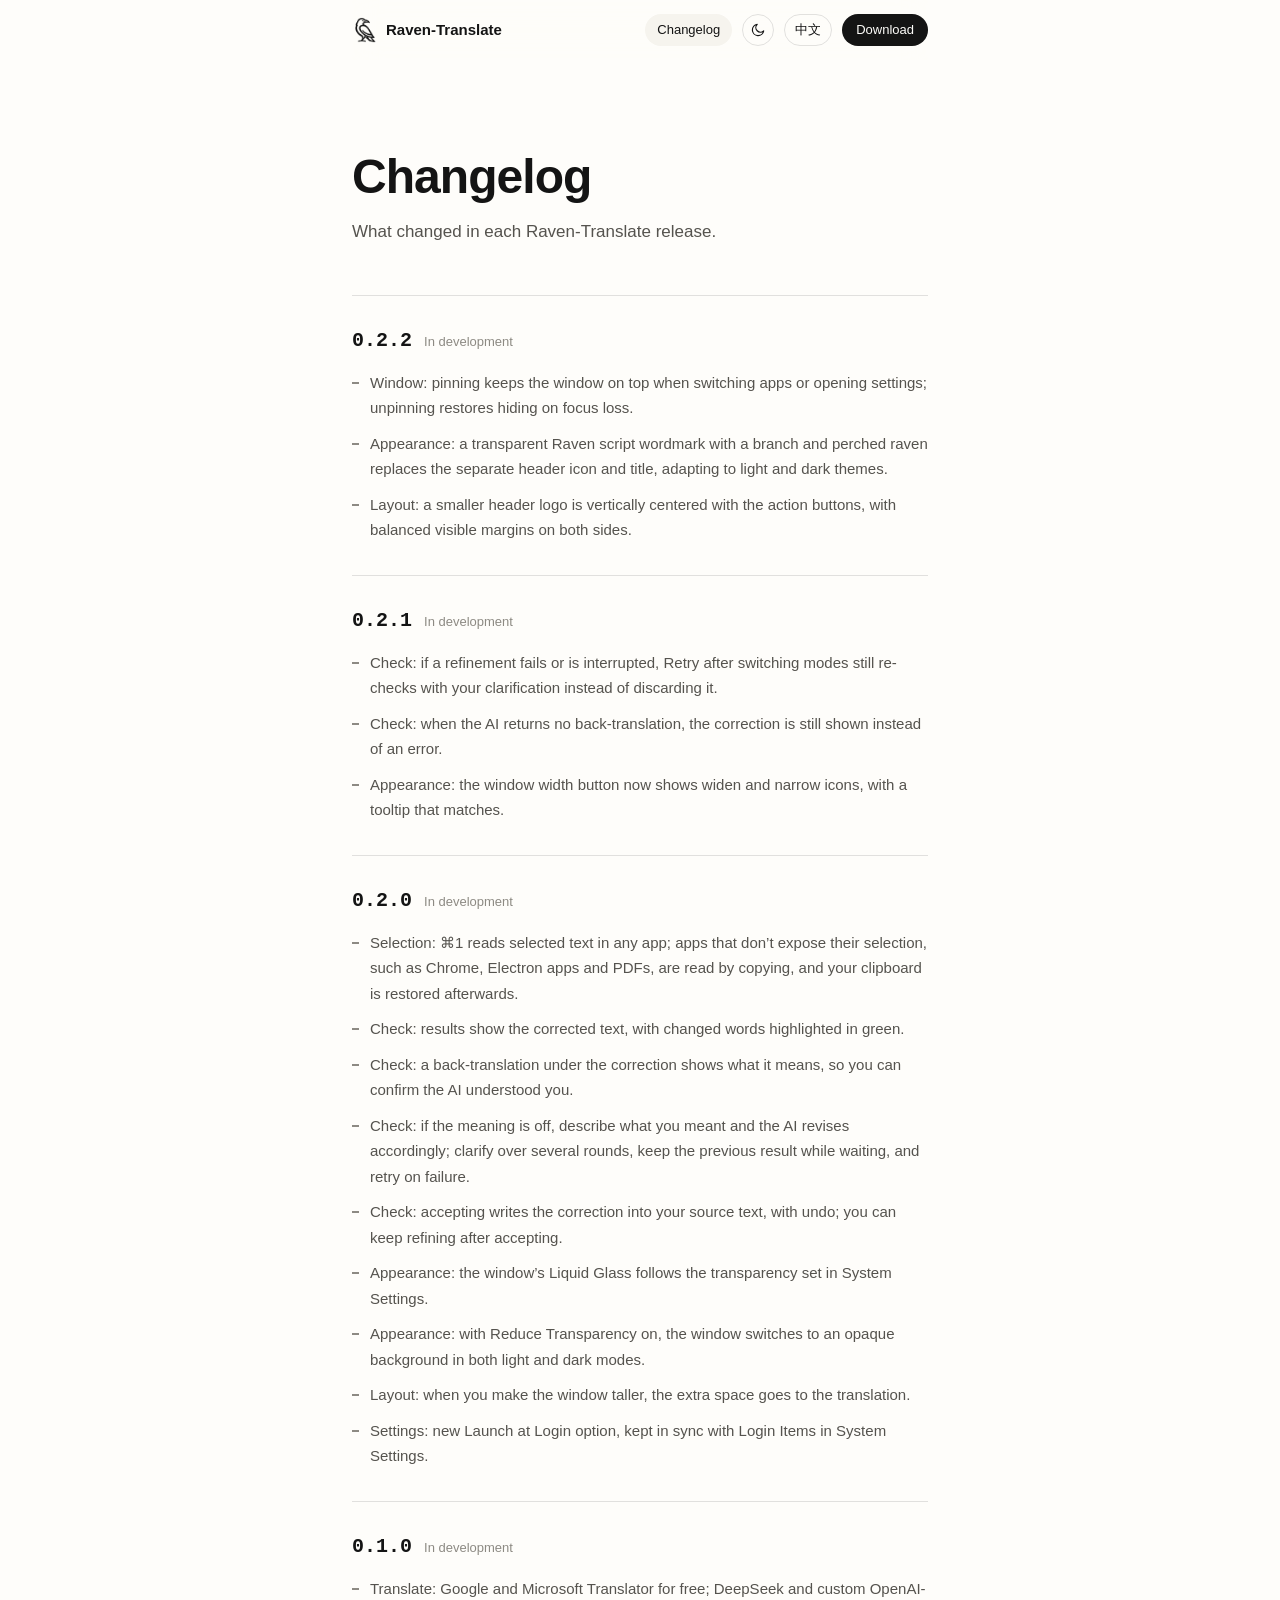
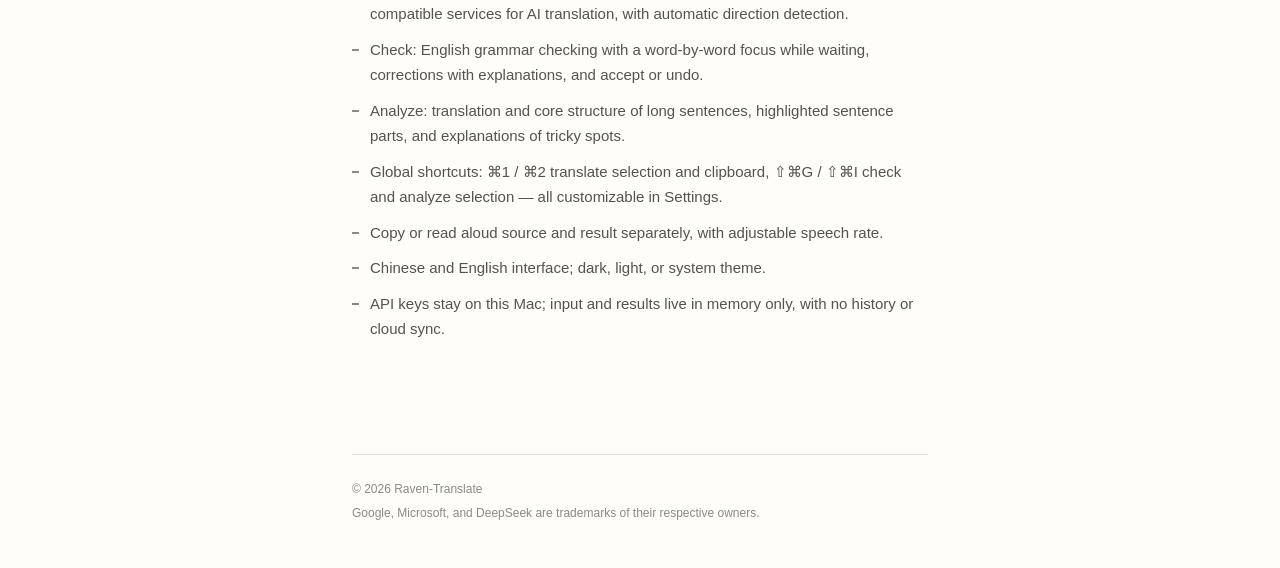
==== website/changelog.html @ 34cca44c "Extract Raven Translate Native website" ====
<!doctype html>
<html lang="zh-CN">
  <head>
    <meta charset="utf-8" />
    <meta name="viewport" content="width=device-width, initial-scale=1" />
    <title data-i18n="changelog.docTitle">更新日志 · Raven-Translate</title>
    <meta
      name="description"
      content="Raven-Translate 各版本的更新内容。"
      data-i18n-attr="content:changelog.description"
    />
    <meta name="color-scheme" content="light dark" />
    <!-- 首帧前应用已保存的主题，避免闪烁；逻辑与 main.js 的 THEME_KEY 保持一致。 -->
    <script>
      try {
        const t = localStorage.getItem("raven-site-theme");
        if (t === "light" || t === "dark") document.documentElement.dataset.theme = t;
      } catch {}
    </script>
    <link rel="icon" href="assets/icon.png" />
    <link rel="apple-touch-icon" href="assets/icon.png" />
    <link rel="stylesheet" href="base.css" />
    <link rel="stylesheet" href="sections.css" />
    <link rel="stylesheet" href="changelog.css" />
  </head>
  <body>
    <a class="skip" href="#main" data-i18n="nav.skip">跳到正文</a>

    <header class="nav">
      <a class="brand" href="./" aria-label="Raven-Translate">
        <span class="mark" aria-hidden="true"></span>
        <span class="brand-name">Raven-Translate</span>
      </a>
      <div class="nav-actions">
        <a class="nav-link" href="changelog.html" aria-current="page" data-i18n="nav.changelog"
          >更新日志</a
        >
        <button class="theme" type="button" id="theme-toggle" aria-label="切换到深色主题">
          <svg
            class="icon-moon"
            viewBox="0 0 24 24"
            fill="none"
            stroke="currentColor"
            stroke-width="1.8"
            stroke-linecap="round"
            stroke-linejoin="round"
            aria-hidden="true"
          >
            <path d="M20.5 13.2A8.5 8.5 0 1 1 10.8 3.5a6.6 6.6 0 0 0 9.7 9.7z" />
          </svg>
          <svg
            class="icon-sun"
            viewBox="0 0 24 24"
            fill="none"
            stroke="currentColor"
            stroke-width="1.8"
            stroke-linecap="round"
            aria-hidden="true"
          >
            <circle cx="12" cy="12" r="4" />
            <path
              d="M12 2.5v2M12 19.5v2M4.6 4.6l1.4 1.4M18 18l1.4 1.4M2.5 12h2M19.5 12h2M4.6 19.4 6 18M18 6l1.4-1.4"
            />
          </svg>
        </button>
        <button
          class="lang"
          type="button"
          id="lang-toggle"
          aria-label="Switch to English"
          data-i18n-attr="aria-label:lang.switchLabel"
        >
          <span data-i18n="lang.switch">EN</span>
        </button>
        <a class="btn btn-small" href="./#download" data-i18n="cta.download">下载</a>
      </div>
    </header>

    <main id="main">
      <section class="changelog">
        <h1 data-i18n="changelog.title">更新日志</h1>
        <p class="lede" data-i18n="changelog.lede">Raven-Translate 每个版本的变化。</p>
        <div id="changelog-list" class="releases">
          <noscript>
            <p class="meta">需要启用 JavaScript 才能查看更新日志。</p>
          </noscript>
        </div>
      </section>
    </main>

    <footer class="footer">
      <span>© 2026 Raven-Translate</span>
      <span data-i18n="footer.trademark">Google、Microsoft、DeepSeek 为其各自所有者的商标。</span>
    </footer>

    <script src="i18n.js"></script>
    <script src="changelog.js"></script>
    <script src="main.js"></script>
  </body>
</html>
---- website/base.css ----
/* 色彩取自 App 图标的象牙底（#FEFDFA）与黑色线稿；成分色对应 ResultView.roleColor。 */
:root {
  /* light-dark() 依 color-scheme 取值：默认跟随系统，data-theme 由主题按钮写入并覆盖。 */
  color-scheme: light dark;
  --bg: light-dark(#fefdfa, #111110);
  --bg-soft: light-dark(#f6f4ee, #1a1a18);
  --ink: light-dark(#141414, #f2f0ea);
  --ink-soft: light-dark(#55534e, #b3b0a8);
  --ink-faint: light-dark(#8d8a83, #7d7a73);
  --line: light-dark(rgba(20, 20, 20, 0.12), rgba(242, 240, 234, 0.12));
  --key-bg: light-dark(#ffffff, #1f1f1d);
  --btn-bg: light-dark(#141414, #f2f0ea);
  --btn-ink: light-dark(#fefdfa, #111110);
  --ins: light-dark(#1f7a4d, #5cc98f);
  --del: light-dark(#b4412c, #f0866f);
  --role-sub: light-dark(#1f6fd1, #6aa8ff);
  --role-pred: light-dark(#d9730d, #ffa14a);
  --role-obj: light-dark(#8a4fd6, #b78cff);
  --role-attr: light-dark(#138a86, #4fcfc9);
  --font:
    -apple-system, BlinkMacSystemFont, "SF Pro Text", "PingFang SC", "Hiragino Sans GB",
    "Helvetica Neue", sans-serif;
  --font-display:
    -apple-system, BlinkMacSystemFont, "SF Pro Display", "PingFang SC", "Helvetica Neue", sans-serif;
  --font-mono: ui-monospace, "SF Mono", Menlo, monospace;
  --ease: cubic-bezier(0.22, 1, 0.36, 1);
  --move: 350ms;
  /* 单栏阅读宽度（含导航），窄屏两侧各留 24px。 */
  --page: min(576px, 100% - 48px);
}

:root[data-theme="light"] {
  color-scheme: light;
}

:root[data-theme="dark"] {
  color-scheme: dark;
}

*,
*::before,
*::after {
  box-sizing: border-box;
}

html {
  scroll-behavior: smooth;
  -webkit-text-size-adjust: 100%;
}

body {
  margin: 0;
  background: var(--bg);
  color: var(--ink);
  font: 400 16px/1.7 var(--font);
  -webkit-font-smoothing: antialiased;
}

a {
  color: inherit;
}

h1,
h2,
h3,
p {
  margin: 0;
}

:focus-visible {
  outline: 2px solid var(--ink);
  outline-offset: 3px;
  border-radius: 4px;
}

.skip {
  position: absolute;
  left: 16px;
  top: -48px;
  padding: 8px 12px;
  background: var(--btn-bg);
  color: var(--btn-ink);
  border-radius: 8px;
  z-index: 10;
}

.skip:focus {
  top: 12px;
}

/* ---- 品牌标记：透明线稿作遮罩，随主题取文字色 ---- */
.mark {
  display: inline-block;
  width: 26px;
  height: 26px;
  background: currentColor;
  mask: url("assets/raven-mark.png") center / contain no-repeat;
  -webkit-mask: url("assets/raven-mark.png") center / contain no-repeat;
}

.mark-large {
  width: 64px;
  height: 64px;
}

/* ---- 导航 ---- */
.nav {
  position: sticky;
  top: 0;
  z-index: 5;
  display: flex;
  align-items: center;
  gap: 16px;
  width: var(--page);
  margin: 0 auto;
  padding: 14px 0;
  background: color-mix(in srgb, var(--bg) 86%, transparent);
  backdrop-filter: saturate(1.4) blur(14px);
  -webkit-backdrop-filter: saturate(1.4) blur(14px);
}

.brand {
  display: flex;
  align-items: center;
  gap: 8px;
  font-weight: 600;
  font-size: 15px;
  text-decoration: none;
}

.nav-actions {
  display: flex;
  align-items: center;
  gap: 10px;
  margin-left: auto;
}

.nav-link {
  display: inline-flex;
  align-items: center;
  height: 32px;
  padding: 0 12px;
  border-radius: 999px;
  color: var(--ink-soft);
  font-size: 13px;
  font-weight: 500;
  text-decoration: none;
  transition:
    color 150ms,
    background-color 150ms;
}

.nav-link:hover,
.nav-link[aria-current="page"] {
  color: var(--ink);
  background: var(--bg-soft);
}

.lang,
.theme {
  min-width: 44px;
  height: 32px;
  padding: 0 10px;
  border: 1px solid var(--line);
  border-radius: 999px;
  background: transparent;
  color: var(--ink);
  font: 500 13px var(--font);
  cursor: pointer;
  transition: border-color 150ms;
}

.theme {
  display: inline-grid;
  place-items: center;
  min-width: 32px;
  padding: 0;
}

.theme svg {
  width: 16px;
  height: 16px;
}

/* 显示的是点击后将切换到的主题。 */
:root[data-theme="dark"] .icon-moon,
:root:not([data-theme="dark"]) .icon-sun {
  display: none;
}

.lang:hover,
.theme:hover {
  border-color: var(--ink-faint);
}

.btn {
  display: inline-flex;
  align-items: center;
  justify-content: center;
  height: 42px;
  padding: 0 20px;
  border-radius: 999px;
  background: var(--btn-bg);
  color: var(--btn-ink);
  font-weight: 500;
  font-size: 15px;
  text-decoration: none;
  transition:
    transform 160ms var(--ease),
    opacity 160ms;
}

.btn:hover {
  opacity: 0.88;
}

.btn:active {
  transform: scale(0.97);
}

.btn-small {
  height: 32px;
  padding: 0 14px;
  font-size: 13px;
}
---- website/sections.css ----
/* 页面各区块与响应式布局；令牌与通用控件见 base.css。 */
/* 全站单栏：宽度收在内容盒内，分隔线与文字左右对齐。 */
main > section,
.footer {
  width: var(--page);
  margin-inline: auto;
}

/* ---- 首屏 ---- */
.hero {
  padding-top: clamp(64px, 12vh, 112px);
  padding-bottom: clamp(72px, 12vh, 112px);
}

.eyebrow {
  color: var(--ink-faint);
  font-size: 13px;
  letter-spacing: 0.02em;
  margin-bottom: 24px;
}

.focus {
  position: relative;
  font: 650 clamp(44px, 12vw, 68px) / 1.12 var(--font-display);
  letter-spacing: -0.03em;
}

.focus-word {
  display: inline-block;
  padding: 0.04em 0.08em;
  transition:
    filter var(--move) var(--ease),
    color var(--move) var(--ease);
}

.focus.is-ready .focus-word {
  filter: blur(4px);
  color: var(--ink-faint);
}

.focus.is-ready .focus-word.is-active {
  filter: none;
  color: var(--ink);
}

.focus-frame {
  position: absolute;
  left: 0;
  top: 0;
  pointer-events: none;
  transition:
    transform var(--move) var(--ease),
    width var(--move) var(--ease),
    height var(--move) var(--ease);
}

.corner {
  position: absolute;
  width: 12px;
  height: 12px;
  border: 0 solid var(--ink);
}

.corner-tl {
  left: -4px;
  top: -2px;
  border-width: 2.5px 0 0 2.5px;
}
.corner-tr {
  right: -4px;
  top: -2px;
  border-width: 2.5px 2.5px 0 0;
}
.corner-bl {
  left: -4px;
  bottom: -2px;
  border-width: 0 0 2.5px 2.5px;
}
.corner-br {
  right: -4px;
  bottom: -2px;
  border-width: 0 2.5px 2.5px 0;
}

.lede {
  margin-top: 28px;
  color: var(--ink-soft);
  font-size: 17px;
}

.hero-cta {
  display: flex;
  flex-wrap: wrap;
  align-items: center;
  gap: 12px 18px;
  margin-top: 32px;
}

.meta {
  color: var(--ink-faint);
  font-size: 13px;
}

/* ---- 通用区块 ---- */
.section-title {
  font: 650 26px / 1.25 var(--font-display);
  letter-spacing: -0.01em;
  margin-bottom: 32px;
}

.modes,
.engines,
.shortcuts,
.privacy {
  padding-block: 72px;
  border-top: 1px solid var(--line);
}

/* ---- 三种模式 ---- */
.mode {
  display: grid;
  gap: 10px;
  padding: 32px 0;
  border-top: 1px solid var(--line);
}

.mode:first-of-type {
  border-top: 0;
  padding-top: 0;
}

.mode-head {
  display: flex;
  align-items: baseline;
  gap: 12px;
}

.mode-head h3 {
  font: 600 20px/1.3 var(--font-display);
}

.mode-index {
  font: 500 12px var(--font-mono);
  color: var(--ink-faint);
}

.mode-desc {
  color: var(--ink-soft);
  font-size: 15px;
}

.demo {
  margin-top: 8px;
  padding: 20px 22px;
  border-radius: 14px;
  background: var(--bg-soft);
  font-size: 18px;
  line-height: 1.6;
}

.demo-src {
  color: var(--ink-faint);
}

.demo-out {
  margin-top: 8px;
  font-weight: 600;
}

.demo-check del {
  color: var(--del);
  text-decoration-thickness: 2px;
}

.demo-check ins {
  color: var(--ins);
  text-decoration: none;
  font-weight: 600;
}

.note,
.legend {
  margin-top: 12px;
  color: var(--ink-faint);
  font-size: 13px;
}

.legend {
  display: flex;
  flex-wrap: wrap;
  gap: 4px 14px;
}

.legend span::before {
  content: "";
  display: inline-block;
  width: 7px;
  height: 7px;
  margin-right: 6px;
  border-radius: 50%;
  background: currentColor;
}

.r {
  text-decoration: underline;
  text-decoration-thickness: 2.5px;
  text-underline-offset: 5px;
}

.r-sub {
  color: var(--role-sub);
}
.r-pred {
  color: var(--role-pred);
}
.r-obj {
  color: var(--role-obj);
}
.r-attr {
  color: var(--role-attr);
}

/* ---- 引擎 ---- */
.engine-list {
  display: grid;
  grid-template-columns: repeat(2, minmax(0, 1fr));
  margin: 0;
  padding: 0;
  list-style: none;
}

.engine-list li {
  display: flex;
  flex-direction: column;
  gap: 2px;
  padding: 16px 16px 16px 0;
  border-top: 1px solid var(--line);
}

.engine-list strong {
  font-size: 17px;
  font-weight: 600;
}

.engine-list span {
  color: var(--ink-faint);
  font-size: 13px;
}

/* ---- 快捷键 ---- */
.keys {
  margin: 0 0 20px;
}

.keys > div {
  display: flex;
  align-items: center;
  justify-content: space-between;
  gap: 16px;
  padding: 14px 0;
  border-bottom: 1px solid var(--line);
}

.keys dt {
  order: 2;
  white-space: nowrap;
}

.keys dd {
  margin: 0;
  font-size: 15px;
}

kbd {
  display: inline-block;
  min-width: 2.2em;
  padding: 2px 8px;
  border: 1px solid var(--line);
  border-bottom-width: 3px;
  border-radius: 7px;
  background: var(--key-bg);
  color: var(--ink);
  font: 500 13px/1.4 var(--font-mono);
  text-align: center;
}

.mode-head kbd {
  margin-left: auto;
  font-size: 12px;
}

/* ---- 隐私 ---- */
.facts {
  display: grid;
  gap: 20px;
  margin: 0;
  padding: 0;
  list-style: none;
}

.facts li {
  padding-top: 14px;
  border-top: 2px solid var(--ink);
  font-size: 16px;
}

/* ---- 下载 ---- */
.download {
  display: flex;
  flex-direction: column;
  align-items: center;
  gap: 14px;
  padding-block: 88px;
  text-align: center;
  border-top: 1px solid var(--line);
}

.download h2 {
  font: 650 clamp(26px, 6vw, 32px) / 1.25 var(--font-display);
  letter-spacing: -0.01em;
}

.download .btn {
  margin-top: 10px;
}

.footer {
  display: flex;
  flex-direction: column;
  gap: 4px;
  padding: 24px 0 40px;
  border-top: 1px solid var(--line);
  color: var(--ink-faint);
  font-size: 12px;
}

/* ---- 窄屏 ---- */
@media (max-width: 480px) {
  .nav-actions {
    gap: 6px;
  }
  /* 只保留乌鸦标记，给更新日志、主题、语言与下载按钮留位。 */
  .brand-name {
    display: none;
  }
  .engine-list {
    grid-template-columns: minmax(0, 1fr);
  }
}

@media (prefers-reduced-motion: reduce) {
  html {
    scroll-behavior: auto;
  }
  .focus.is-ready .focus-word {
    filter: none;
  }
  .focus-word,
  .focus-frame,
  .btn {
    transition: none;
  }
}
---- website/changelog.css ----
/* 更新日志页：与首页同一单栏，每个版本一段，版本号与状态在上、条目在下。 */
.changelog {
  padding-block: clamp(56px, 10vh, 96px) 80px;
}

.changelog h1 {
  font: 650 clamp(36px, 9vw, 48px) / 1.12 var(--font-display);
  letter-spacing: -0.02em;
}

.changelog .lede {
  margin-top: 14px;
}

.releases {
  margin-top: 48px;
}

.release {
  display: grid;
  gap: 16px;
  padding: 32px 0;
  border-top: 1px solid var(--line);
  scroll-margin-top: 72px;
}

.release-head {
  display: flex;
  align-items: baseline;
  gap: 12px;
}

.release-head h2 {
  font: 600 20px/1.3 var(--font-mono);
}

.release-date {
  color: var(--ink-faint);
  font-size: 13px;
}

.release ul {
  display: grid;
  gap: 10px;
  margin: 0;
  padding: 0;
  list-style: none;
}

.release li {
  position: relative;
  padding-left: 18px;
  color: var(--ink-soft);
  font-size: 15px;
}

.release li::before {
  content: "";
  position: absolute;
  left: 0;
  top: 0.8em;
  width: 7px;
  height: 2px;
  background: var(--ink-faint);
}
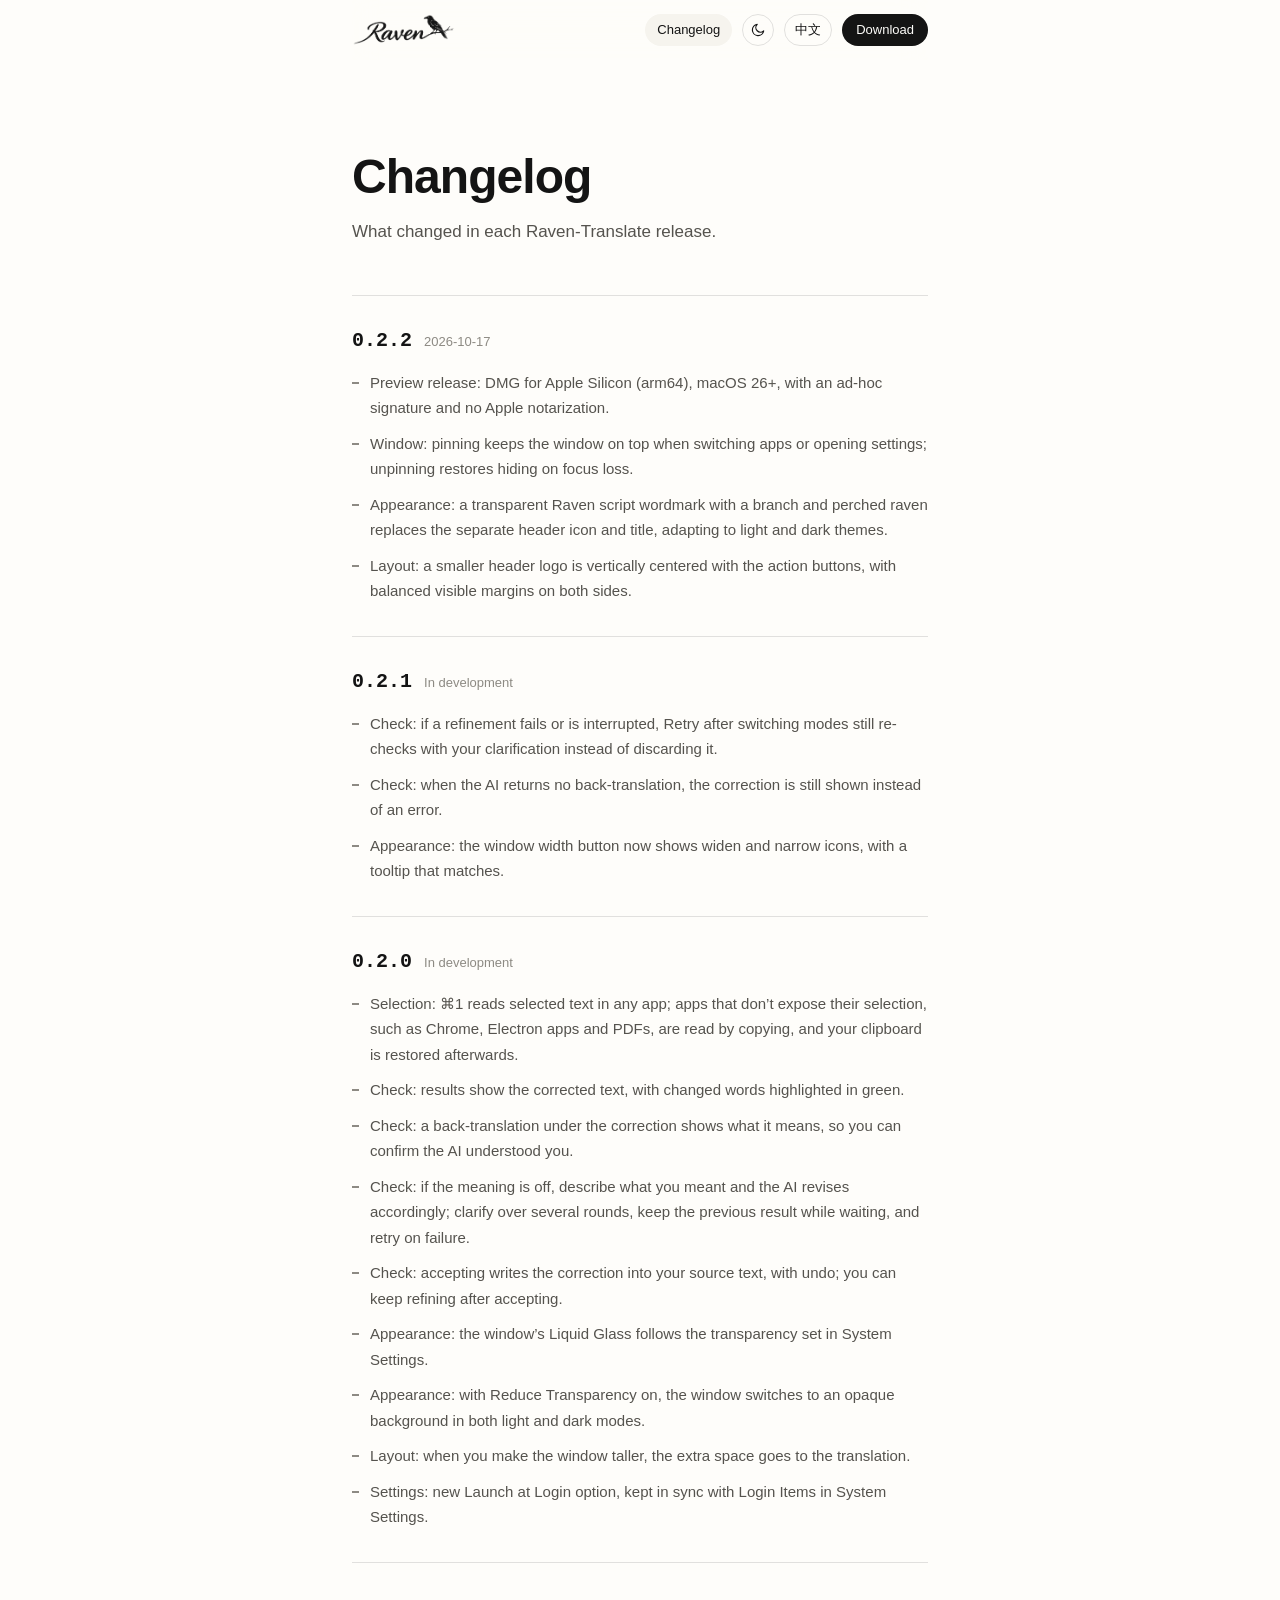
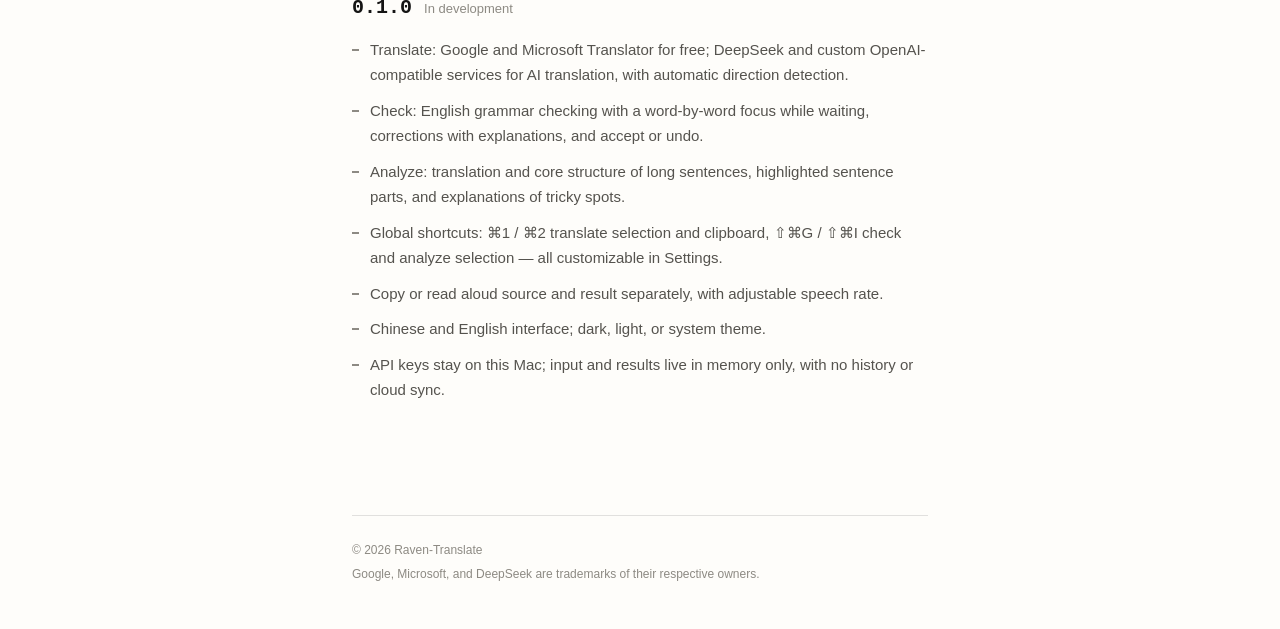
==== commit e6efcff4: "Publish DMG download links and Raven wordmark" ====
--- a/website/changelog.html
+++ b/website/changelog.html
@@ -28,8 +28,7 @@
 
     <header class="nav">
       <a class="brand" href="./" aria-label="Raven-Translate">
-        <span class="mark" aria-hidden="true"></span>
-        <span class="brand-name">Raven-Translate</span>
+        <span class="brand-wordmark" aria-hidden="true"></span>
       </a>
       <div class="nav-actions">
         <a class="nav-link" href="changelog.html" aria-current="page" data-i18n="nav.changelog"
@@ -72,7 +71,12 @@
         >
           <span data-i18n="lang.switch">EN</span>
         </button>
-        <a class="btn btn-small" href="./#download" data-i18n="cta.download">下载</a>
+        <a
+          class="btn btn-small"
+          href="https://github.com/lhjZY/Raven-t/releases/download/v0.2.2/Raven-Translate-0.2.2-arm64.dmg"
+          data-i18n="cta.download"
+          >下载</a
+        >
       </div>
     </header>
 
--- a/website/base.css
+++ b/website/base.css
@@ -122,10 +122,19 @@
 .brand {
   display: flex;
   align-items: center;
-  gap: 8px;
-  font-weight: 600;
-  font-size: 15px;
+  flex-shrink: 0;
   text-decoration: none;
+}
+
+/* 复用 App 的 RavenWordmark.png；按宽度等比缩放，视口仅裁去上下透明留白。
+   使用 alpha 遮罩保留原图形状，并跟随文字色适配明暗主题。 */
+.brand-wordmark {
+  display: block;
+  width: 104px;
+  height: 32px;
+  background: currentColor;
+  mask: url("assets/raven-wordmark.png") center / 100% auto no-repeat;
+  -webkit-mask: url("assets/raven-wordmark.png") center / 100% auto no-repeat;
 }
 
 .nav-actions {
--- a/website/sections.css
+++ b/website/sections.css
@@ -338,10 +338,25 @@
 @media (max-width: 480px) {
   .nav-actions {
     gap: 6px;
-  }
-  /* 只保留乌鸦标记，给更新日志、主题、语言与下载按钮留位。 */
-  .brand-name {
-    display: none;
+    white-space: nowrap;
+  }
+  .nav-link {
+    padding-inline: 8px;
+  }
+  .nav .btn-small {
+    padding-inline: 10px;
+  }
+  .nav .lang {
+    padding-inline: 8px;
+  }
+  .nav {
+    gap: 8px;
+    flex-wrap: wrap;
+  }
+  /* 窄屏仍保留完整字标；按钮放不下时换行，避免挤压品牌图案。 */
+  .brand-wordmark {
+    width: 80px;
+    height: 24px;
   }
   .engine-list {
     grid-template-columns: minmax(0, 1fr);
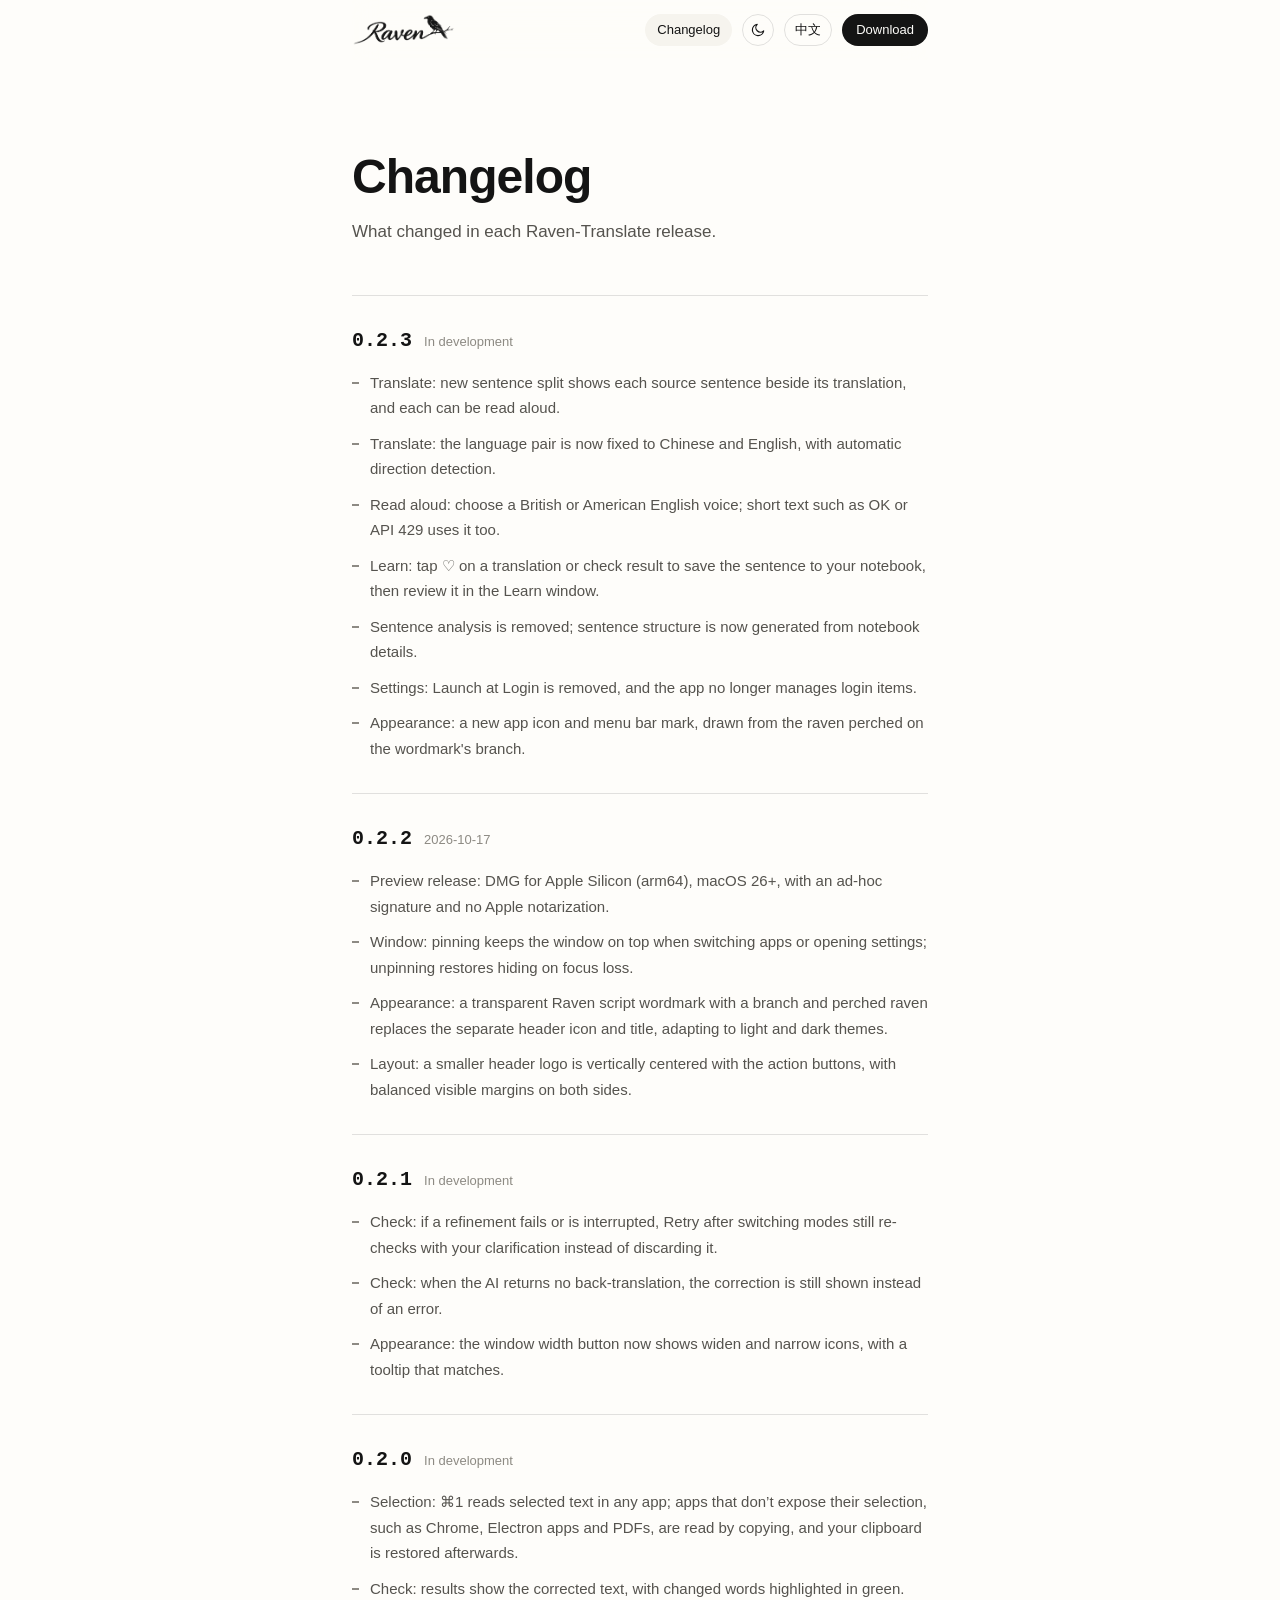
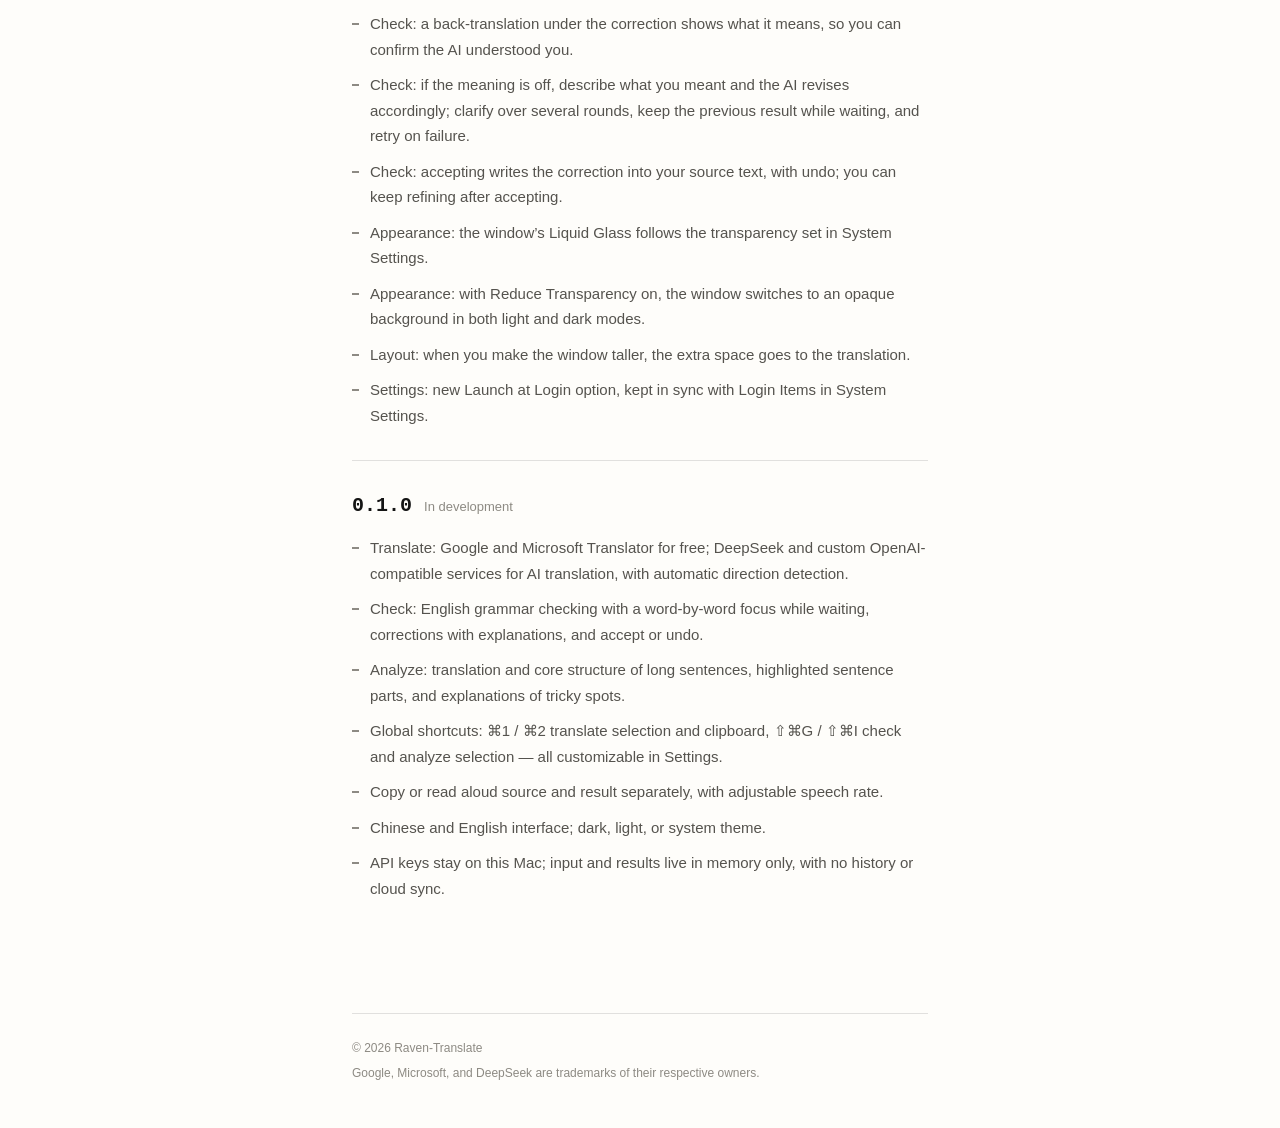
==== commit c1c19107: "Describe the current app and use the new icon Remove the sentence analysis mode and its shortcuts, m" ====
--- a/website/changelog.html
+++ b/website/changelog.html
@@ -3,7 +3,7 @@
   <head>
     <meta charset="utf-8" />
     <meta name="viewport" content="width=device-width, initial-scale=1" />
-    <title data-i18n="changelog.docTitle">更新日志 · Raven-Translate</title>
+    <title data-i18n="changelog.docTitle">Raven-Translate 更新日志</title>
     <meta
       name="description"
       content="Raven-Translate 各版本的更新内容。"
@@ -73,7 +73,7 @@
         </button>
         <a
           class="btn btn-small"
-          href="https://github.com/lhjZY/Raven-t/releases/download/v0.2.2/Raven-Translate-0.2.2-arm64.dmg"
+          href="https://github.com/lhjZY/raven-translate-native-site/releases/download/v0.2.2/Raven-Translate-0.2.2-arm64.dmg"
           data-i18n="cta.download"
           >下载</a
         >
--- a/website/base.css
+++ b/website/base.css
@@ -1,4 +1,4 @@
-/* 色彩取自 App 图标的象牙底（#FEFDFA）与黑色线稿；成分色对应 ResultView.roleColor。 */
+/* 页面色彩：象牙底（#FEFDFA）与黑色文字。 */
 :root {
   /* light-dark() 依 color-scheme 取值：默认跟随系统，data-theme 由主题按钮写入并覆盖。 */
   color-scheme: light dark;
@@ -13,10 +13,6 @@
   --btn-ink: light-dark(#fefdfa, #111110);
   --ins: light-dark(#1f7a4d, #5cc98f);
   --del: light-dark(#b4412c, #f0866f);
-  --role-sub: light-dark(#1f6fd1, #6aa8ff);
-  --role-pred: light-dark(#d9730d, #ffa14a);
-  --role-obj: light-dark(#8a4fd6, #b78cff);
-  --role-attr: light-dark(#138a86, #4fcfc9);
   --font:
     -apple-system, BlinkMacSystemFont, "SF Pro Text", "PingFang SC", "Hiragino Sans GB",
     "Helvetica Neue", sans-serif;
--- a/website/sections.css
+++ b/website/sections.css
@@ -178,46 +178,10 @@
   font-weight: 600;
 }
 
-.note,
-.legend {
+.note {
   margin-top: 12px;
   color: var(--ink-faint);
   font-size: 13px;
-}
-
-.legend {
-  display: flex;
-  flex-wrap: wrap;
-  gap: 4px 14px;
-}
-
-.legend span::before {
-  content: "";
-  display: inline-block;
-  width: 7px;
-  height: 7px;
-  margin-right: 6px;
-  border-radius: 50%;
-  background: currentColor;
-}
-
-.r {
-  text-decoration: underline;
-  text-decoration-thickness: 2.5px;
-  text-underline-offset: 5px;
-}
-
-.r-sub {
-  color: var(--role-sub);
-}
-.r-pred {
-  color: var(--role-pred);
-}
-.r-obj {
-  color: var(--role-obj);
-}
-.r-attr {
-  color: var(--role-attr);
 }
 
 /* ---- 引擎 ---- */
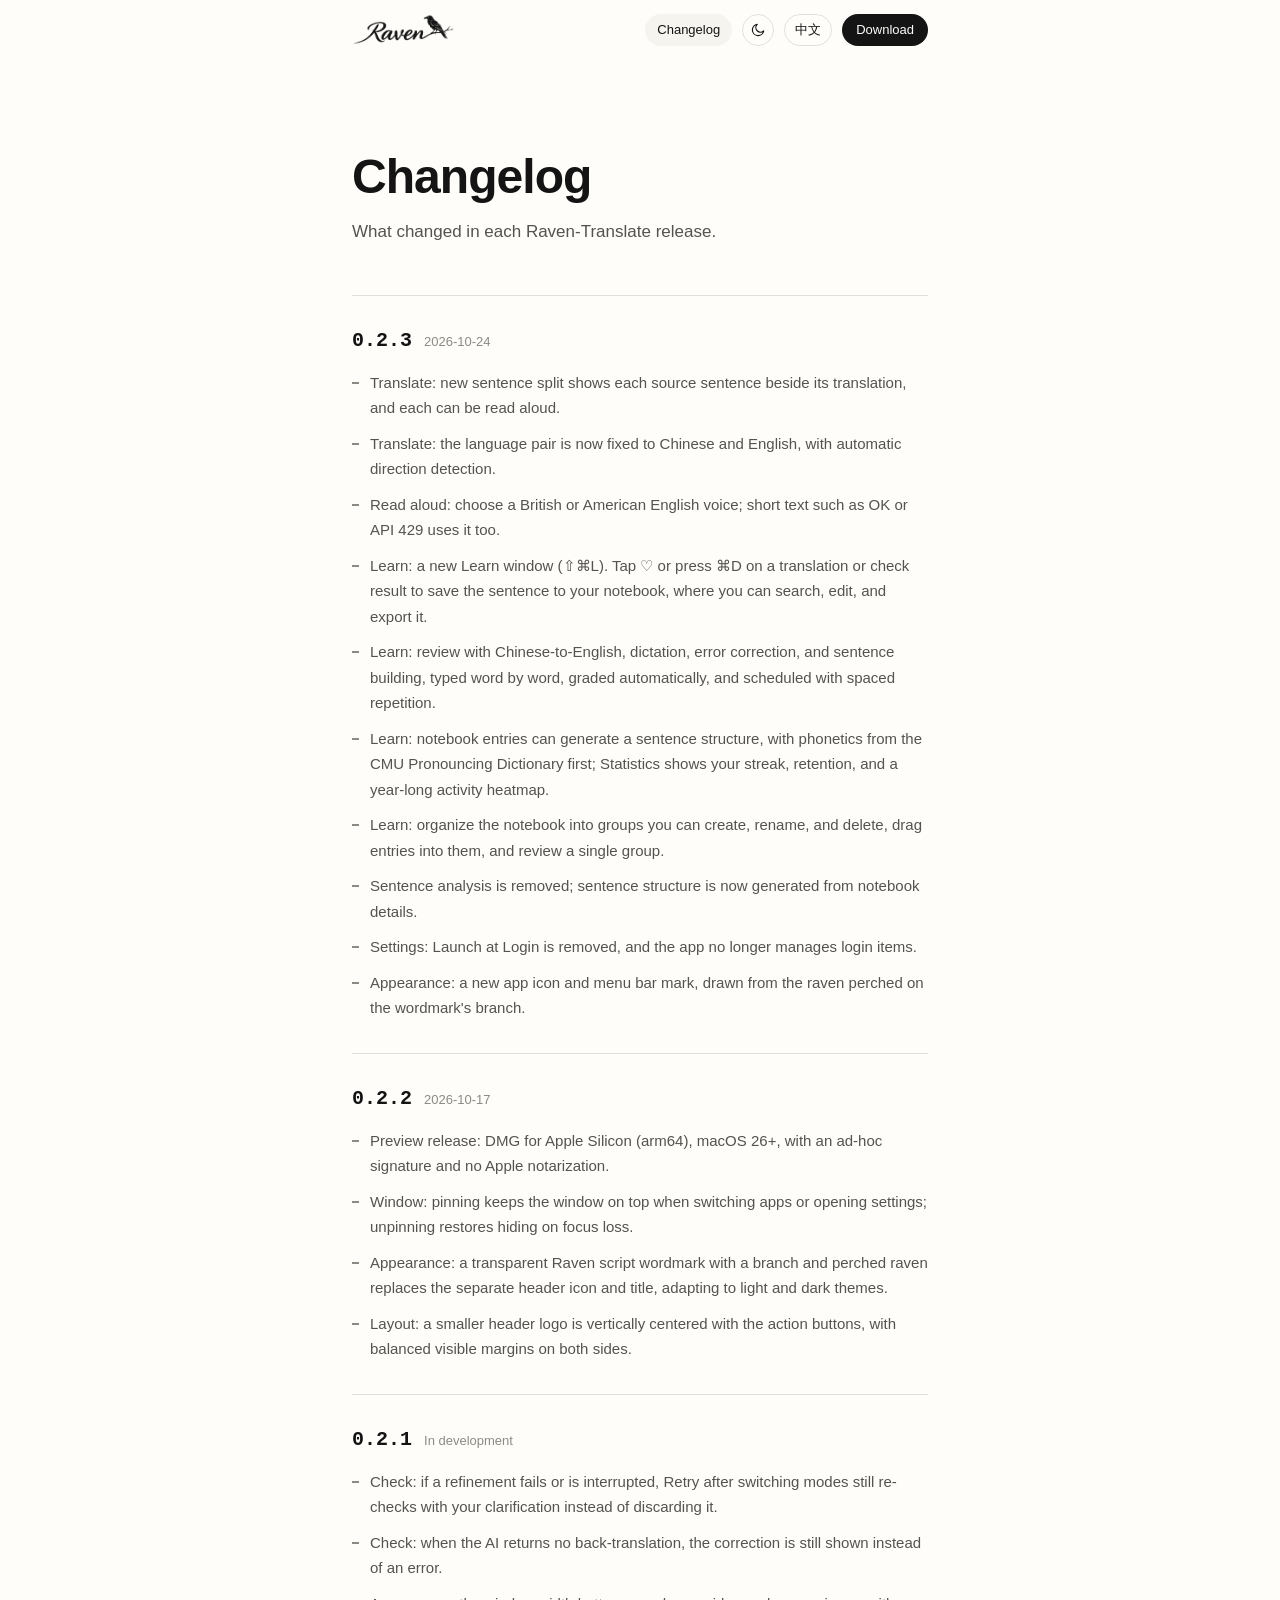
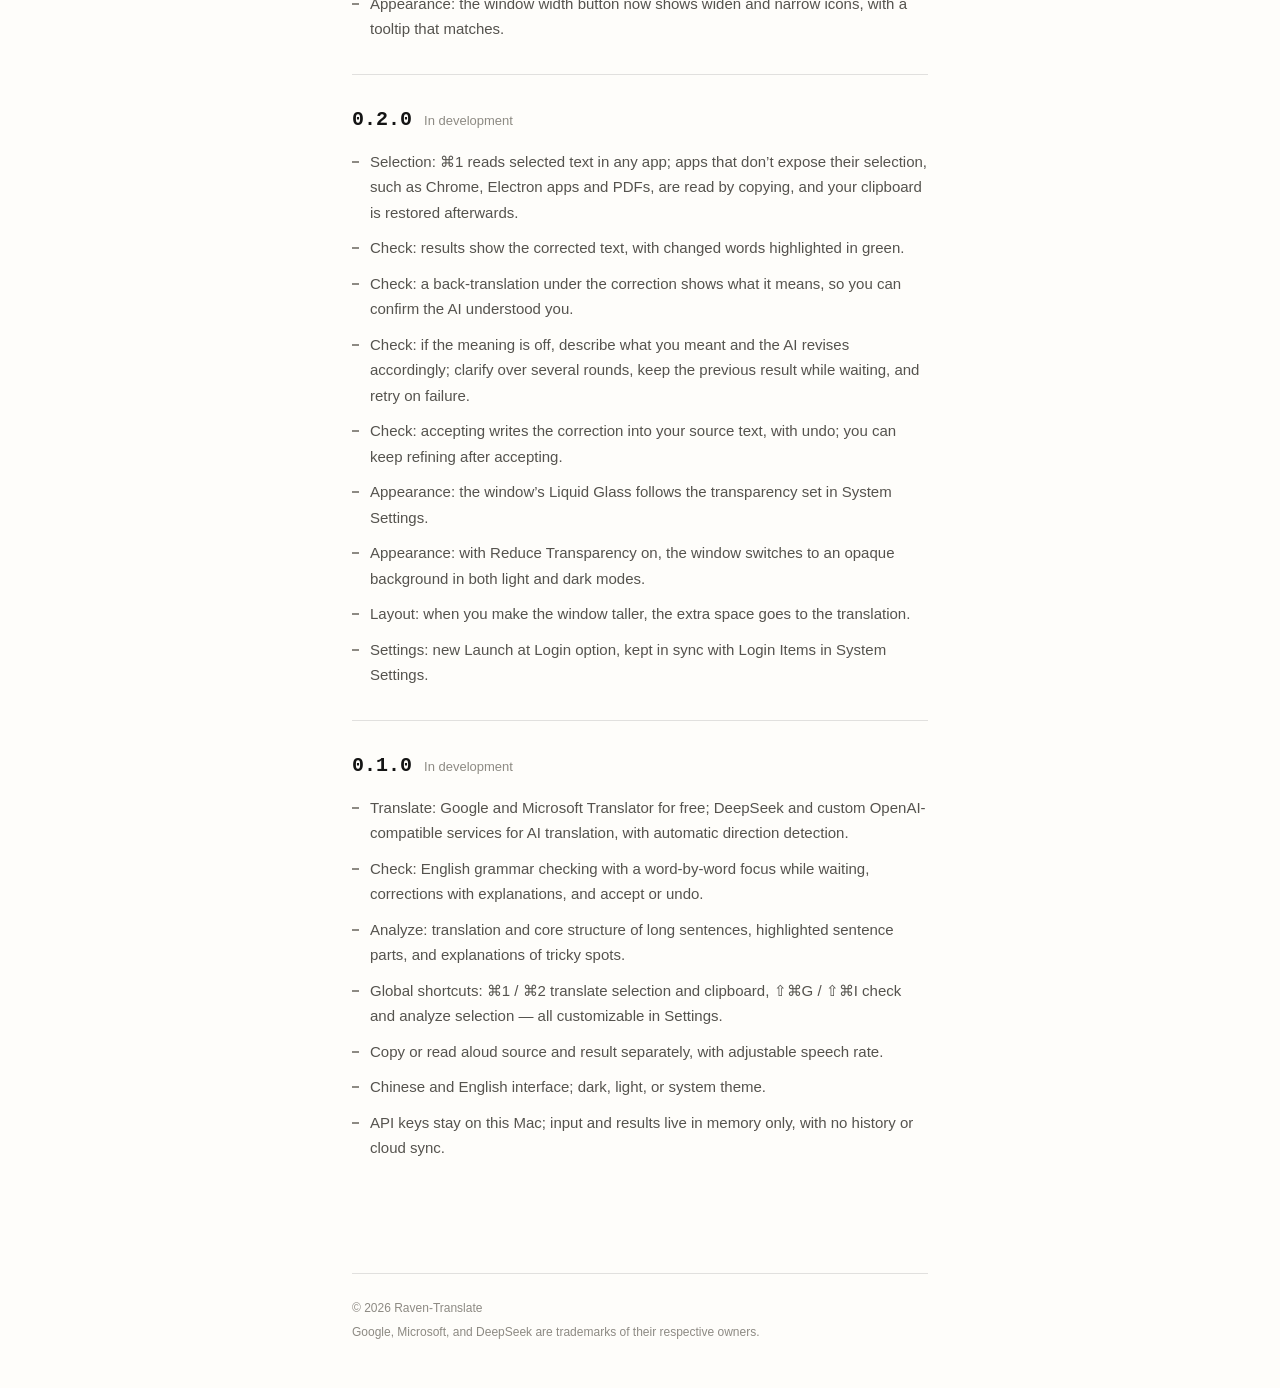
==== commit b0028897: "Update website download for v0.2.3" ====
--- a/website/changelog.html
+++ b/website/changelog.html
@@ -73,7 +73,7 @@
         </button>
         <a
           class="btn btn-small"
-          href="https://github.com/lhjZY/raven-translate-native-site/releases/download/v0.2.2/Raven-Translate-0.2.2-arm64.dmg"
+          href="https://github.com/lhjZY/raven-translate-native-site/releases/download/v0.2.3/Raven-Translate-0.2.3-arm64.dmg"
           data-i18n="cta.download"
           >下载</a
         >
--- a/website/base.css
+++ b/website/base.css
@@ -84,17 +84,9 @@
   top: 12px;
 }
 
-/* ---- 品牌标记：透明线稿作遮罩，随主题取文字色 ---- */
-.mark {
-  display: inline-block;
-  width: 26px;
-  height: 26px;
-  background: currentColor;
-  mask: url("assets/raven-mark.png") center / contain no-repeat;
-  -webkit-mask: url("assets/raven-mark.png") center / contain no-repeat;
-}
-
-.mark-large {
+/* ---- App 图标：自带圆角方形，不再叠加圆角或阴影 ---- */
+.app-icon {
+  display: block;
   width: 64px;
   height: 64px;
 }
--- a/website/sections.css
+++ b/website/sections.css
@@ -116,7 +116,7 @@
   border-top: 1px solid var(--line);
 }
 
-/* ---- 三种模式 ---- */
+/* ---- 模式 ---- */
 .mode {
   display: grid;
   gap: 10px;
@@ -176,6 +176,12 @@
   color: var(--ins);
   text-decoration: none;
   font-weight: 600;
+}
+
+.demo-learn .gap {
+  display: inline-block;
+  width: 3em;
+  border-bottom: 0.5px solid currentColor;
 }
 
 .note {
